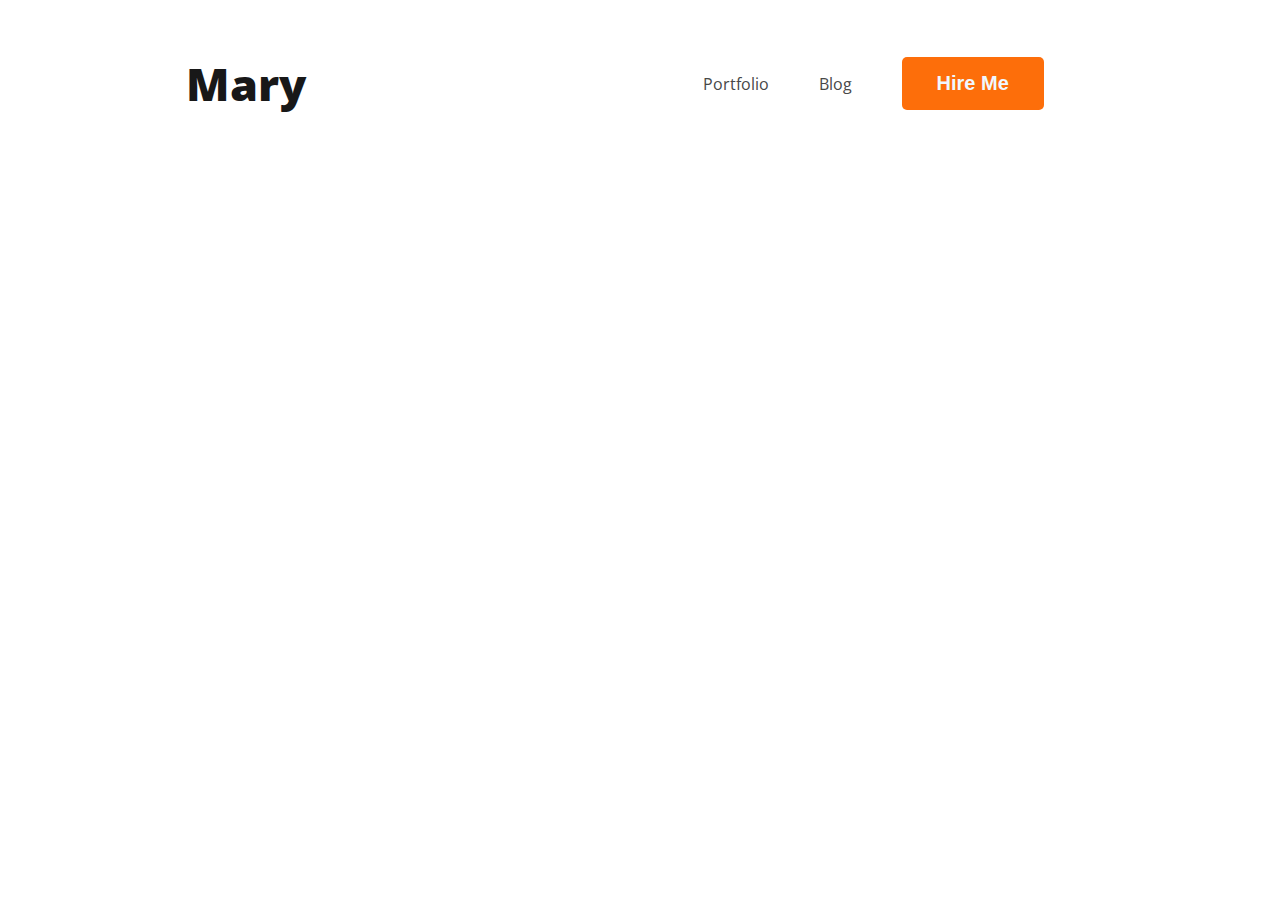
==== index.html @ 7a167283 "added nav" ====
<!DOCTYPE html>
<html lang="en">
<head>
    <meta charset="UTF-8">
    <meta name="viewport" content="width=device-width, initial-scale=1.0">
    <title>Web Developer Portfolio</title>
    <link rel="preconnect" href="https://fonts.googleapis.com">
<link rel="preconnect" href="https://fonts.gstatic.com" crossorigin>
<link href="https://fonts.googleapis.com/css2?family=Open+Sans:ital,wght@0,300..800;1,300..800&display=swap" rel="stylesheet">
    <link rel="stylesheet" href="Styles/portfolio.css">
</head>
<body>
    <header>
        <nav>
            <h3 class="nav-title">Ma<span>r</span>y</h3>
            <ul>
                <li><a href="">Portfolio</a></li>
                <li><a href="">Blog</a></li>
                <li><button class="btn-primary">Hire Me</button></li>
            </ul>
        </nav>

    </header>
    <main>

    </main>
    <footer>

    </footer>
</body>
</html>
---- Styles/portfolio.css ----
/*common shared styles*/
body{
    font-family: 'Lato',sans-serif;
    font-family: 'Open Sans', sans-serif;
}
.text-primary{
    color: #fd6e0a;
}

.btn-primary{
    border-radius: 5px;
    background: #FD6E0A;
    border: 0;
    font-size: 20px;
    color: aliceblue;
    font-weight: 700;
    padding: 15px 35px;
}

/* nav related styles */
nav {
    display: flex;
    justify-content: space-around;
    align-items: center;
}

.nav-title {
    color: #181818;
    font-size: 45px;
    font-weight: 800;
}

 nav > ul{
    display: flex;
    align-items: center;
 }

 nav li {
    list-style: none;
    margin-right: 50px;
 }

 nav a {
    text-decoration: none;
    color: #474747;
 }
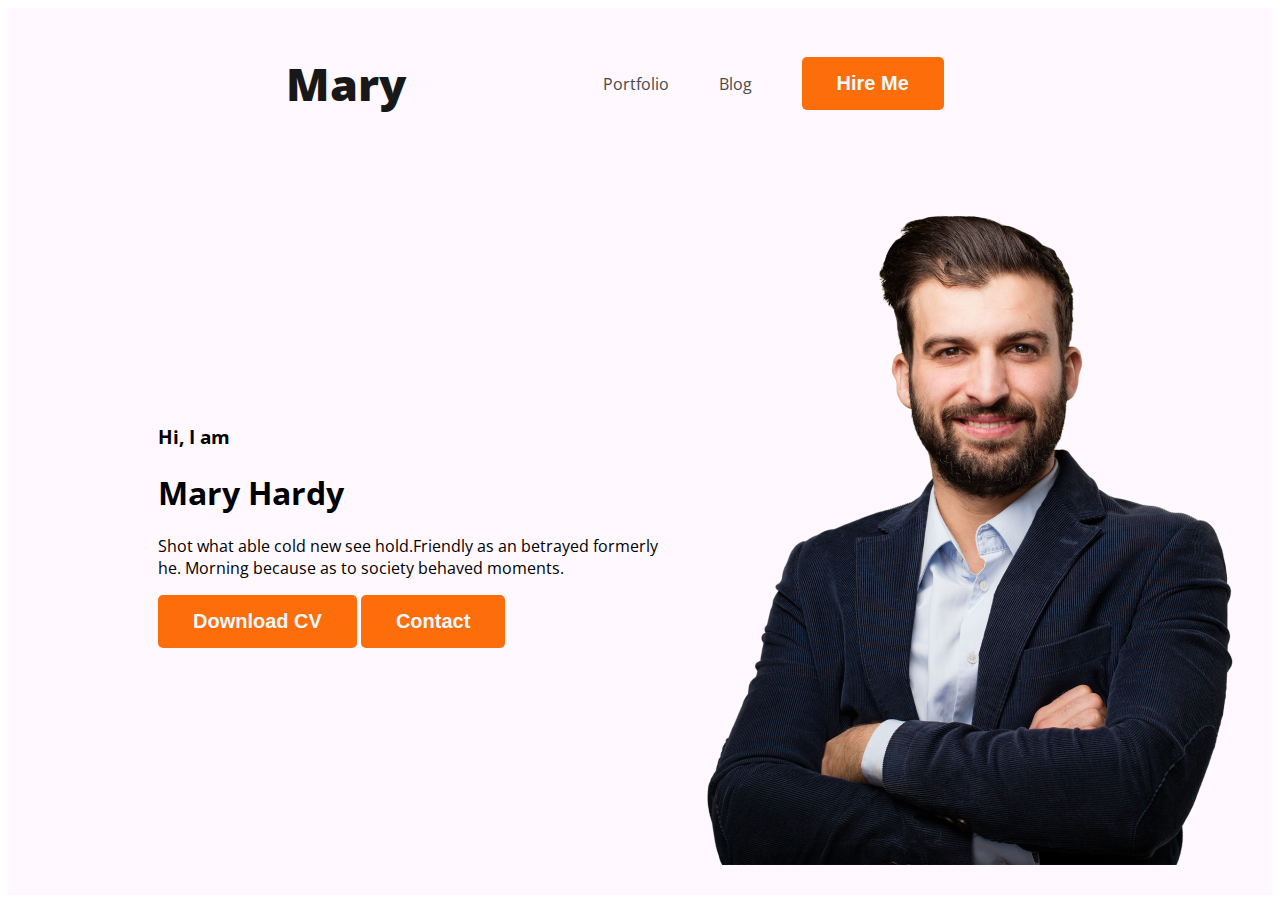
==== commit 43354e3c: "latest" ====
--- a/index.html
+++ b/index.html
@@ -10,7 +10,7 @@
     <link rel="stylesheet" href="Styles/portfolio.css">
 </head>
 <body>
-    <header>
+    <header class="header">
         <nav>
             <h3 class="nav-title">Ma<span>r</span>y</h3>
             <ul>
@@ -19,7 +19,17 @@
                 <li><button class="btn-primary">Hire Me</button></li>
             </ul>
         </nav>
-
+<div class="banner">
+    <div>
+        <h3 class="Banner-gretting">Hi, I am</h3>
+        <h1 class="banner-title">Mary Hardy</h1>
+        <p>Shot what able cold new see hold.Friendly as an betrayed formerly he. 
+            Morning because as to society behaved moments.</p>
+        <button class="btn-primary">Download CV</button>
+        <button class="btn-primary">Contact</button>
+    </div>
+    <img class="portfolio-pic" src="images/hardy.png" alt="">
+</div>
     </header>
     <main>
 
--- a/Styles/portfolio.css
+++ b/Styles/portfolio.css
@@ -22,6 +22,7 @@
     display: flex;
     justify-content: space-around;
     align-items: center;
+    margin: 0 200px;
 }
 
 .nav-title {
@@ -44,3 +45,16 @@
     text-decoration: none;
     color: #474747;
  }
+
+ /*header related styles*/
+ .header{
+    background-color: #fff8ff;
+ }
+ .banner {
+    padding: 30px 30px 30px 150px ;
+    display: flex;
+    align-items: center;
+ }
+ .banner .profile-pic{
+    width: 500px;
+ }